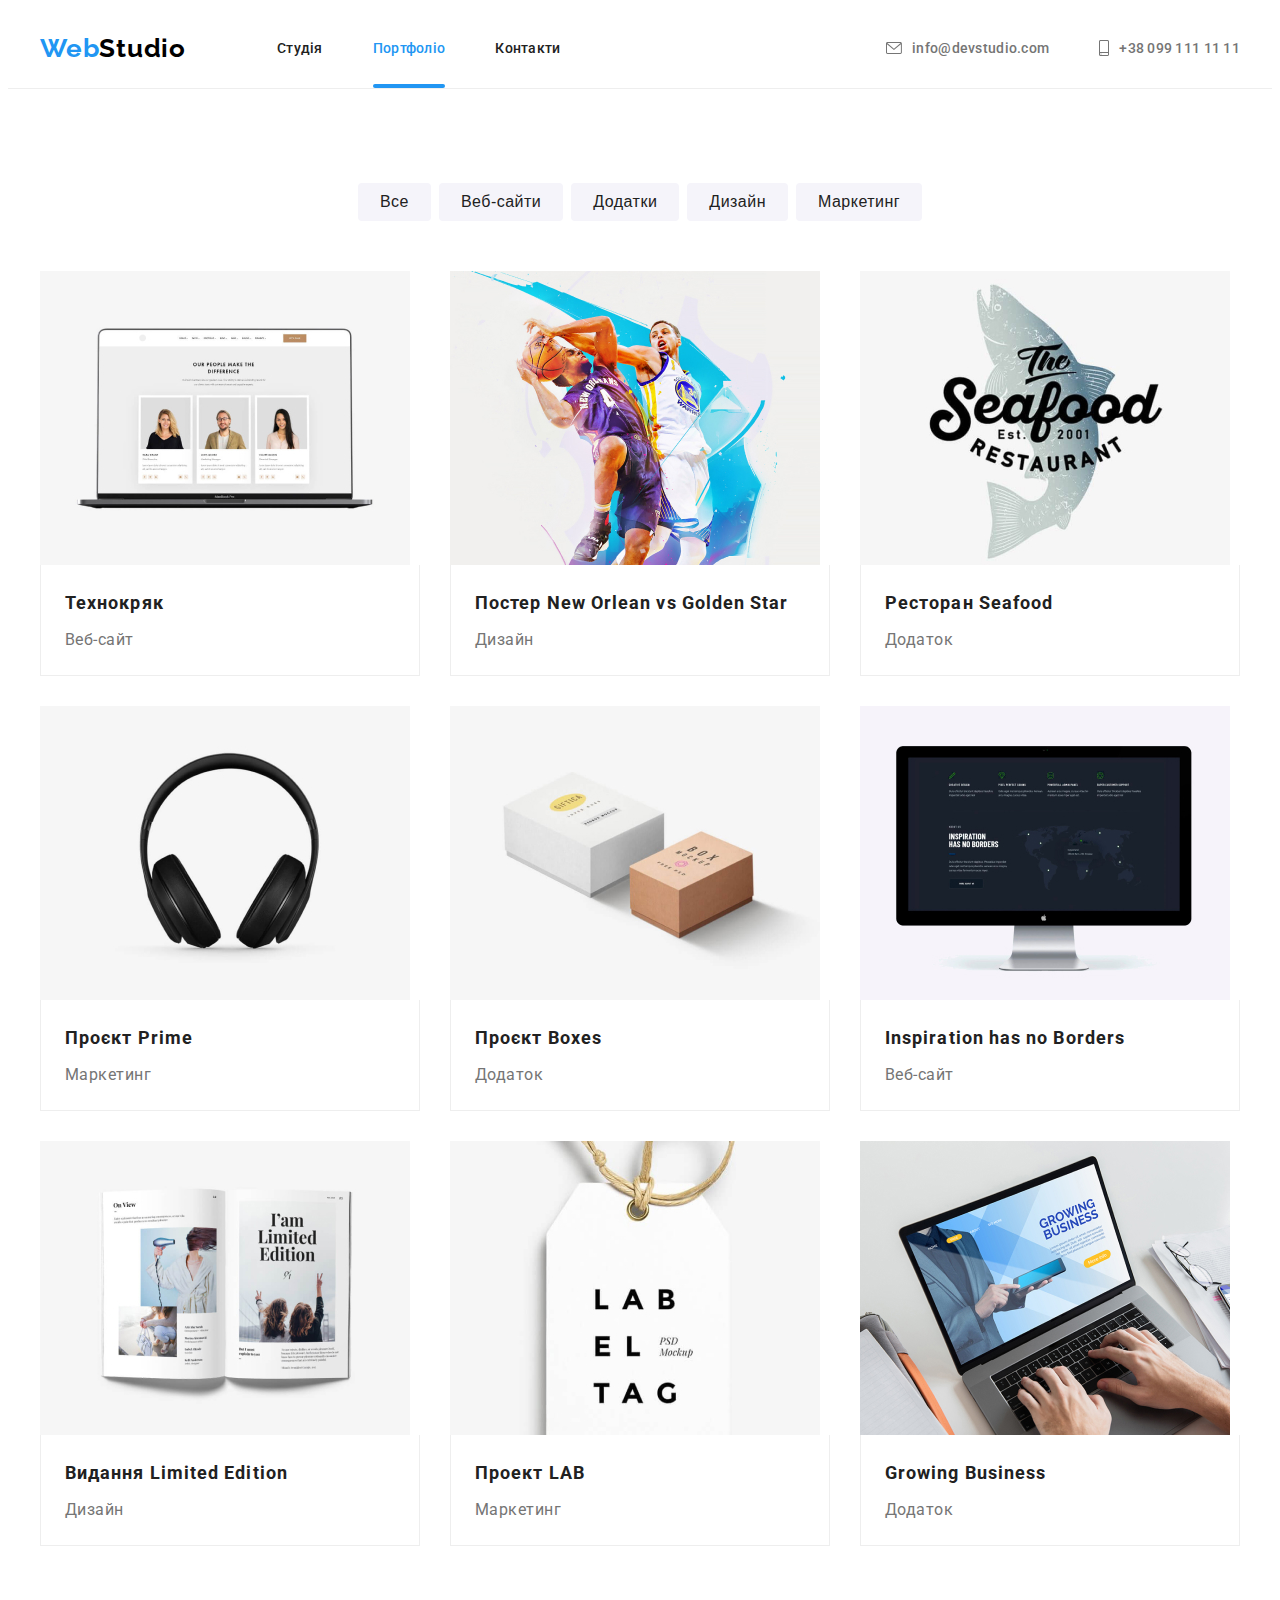
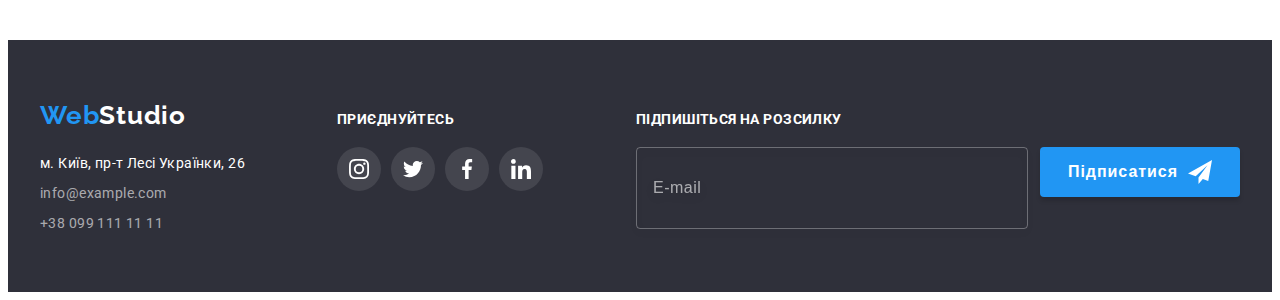
==== portfolio.html @ 1d4ac434 "Initial commit" ====
<!DOCTYPE html>
<html lang="uk">
  <head>
    <meta charset="UTF-8" />
    <meta http-equiv="X-UA-Compatible" content="IE=edge" />
    <meta name="viewport" content="width=device-width, initial-scale=1.0" />
    <link rel="preconnect" href="https://fonts.googleapis.com" />
    <link rel="preconnect" href="https://fonts.gstatic.com" crossorigin />
    <link
      href="https://fonts.googleapis.com/css2?family=Raleway:wght@700&family=Roboto:wght@400;500;700;900&display=swap"
      rel="stylesheet"
    />
    <link
      rel="stylesheet"
      href="https://cdnjs.cloudflare.com/ajax/libs/modern-normalize/1.1.0/modern-normalize.min.css"
      integrity="sha512-wpPYUAdjBVSE4KJnH1VR1HeZfpl1ub8YT/NKx4PuQ5NmX2tKuGu6U/JRp5y+Y8XG2tV+wKQpNHVUX03MfMFn9Q=="
      crossorigin="anonymous"
      referrerpolicy="no-referrer"
    />
    <link rel="stylesheet" href="./css/styles.css" />
    <title>portfolio</title>
  </head>
  <body>
    <!--header-->
    <header class="header">
      <div class="container container-header">
        <nav class="nav">
          <a class="logo" href="./index.html">
            <span class="logo-new">Web</span><span class="logo-end">Studio</span>
          </a>
          <ul class="list list-blok">
            <li class="item-header"><a class="link" href="./index.html">Студія</a></li>
            <li class="item-header item-header-active"
              ><a class="link link-active link-line" href="./portfolio.html">Портфоліо</a></li
            >
            <li class="item-header"><a class="link" href="./contacts.html">Контакти</a></li>
          </ul>
        </nav>

        <ul class="list list-blok">
          <li class="item-header">
            <a class="link link-item" href="mailto:info@devstudio.com">
              <svg class="header-icons" width="16" height="12">
                <use href="./images/icons.svg#envelope"></use>
              </svg>
              info@devstudio.com</a
            >
          </li>
          <li class="item-header">
            <a class="link link-item" href="tel:+380991111111">
              <svg class="header-icons" width="10" height="16">
                <use href="./images/icons.svg#smartphone"></use>
              </svg>
              +38 099 111 11 11</a
            >
          </li>
        </ul>
      </div>
    </header>

    <!-- Main -->
    <main>
      <section class="section">
        <div class="container">
          <h2 class="visually-hidden"></h2>
          <ul class="list list-main-portfolio">
            <li>
              <button class="button-portfolio" type="button">Все</button>
            </li>
            <li>
              <button class="button-portfolio" type="button">Веб-сайти</button>
            </li>
            <li>
              <button class="button-portfolio" type="button">Додатки</button>
            </li>
            <li>
              <button class="button-portfolio" type="button">Дизайн</button>
            </li>
            <li>
              <button class="button-portfolio" type="button">Маркетинг</button>
            </li>
          </ul>
          <ul class="list list-portfolio-grid">
            <li class="list-portfolio-project">
              <a class="link-portfolio-main" href="./index.html">
                <div class="main-link">
                  <div class="tumb-portfolio">
                    <img
                      src="./images/portfolio/portfolio1.jpg"
                      alt="portfolio1"
                      width="370"
                      height="294"
                    />
                    <div class="overlay">
                      <p class="overlay-desc"
                        >Ресурс пропонує комплексні пропозиції з різним рівнем функціоналу та
                        сервісів. Все це дозволить відвідувачу отримати вичерпні відомості про
                        компанію чи приватну особу.</p
                      >
                    </div>
                  </div>
                  <div class="main-portfolio">
                    <h2 class="subject-main-portfolio">Технокряк</h2>
                    <p class="text-main-portfolio">Веб-сайт</p>
                  </div>
                </div>
              </a>
            </li>
            <li class="list-portfolio-project">
              <a class="link-portfolio-main" href="./index.html">
                <div class="main-link">
                  <div class="tumb-portfolio">
                    <img
                      src="./images/portfolio/portfolio2.jpg"
                      alt="portfolio2"
                      width="370"
                      height="294"
                    />
                    <div class="overlay">
                      <p class="overlay-desc"
                        >Ресурс пропонує комплексні пропозиції з різним рівнем функціоналу та
                        сервісів. Все це дозволить відвідувачу отримати вичерпні відомості про
                        компанію чи приватну особу.</p
                      >
                    </div>
                  </div>
                  <div class="main-portfolio">
                    <h2 class="subject-main-portfolio">Постер New Orlean vs Golden Star</h2>
                    <p class="text-main-portfolio">Дизайн</p>
                  </div>
                </div>
              </a>
            </li>
            <li class="list-portfolio-project">
              <a class="link-portfolio-main" href="./index.html">
                <div class="main-link">
                  <div class="tumb-portfolio">
                    <img
                      src="./images/portfolio/portfolio3.jpg"
                      alt="portfolio3"
                      width="370"
                      height="294"
                    />
                    <div class="overlay">
                      <p class="overlay-desc"
                        >Ресурс пропонує комплексні пропозиції з різним рівнем функціоналу та
                        сервісів. Все це дозволить відвідувачу отримати вичерпні відомості про
                        компанію чи приватну особу.</p
                      >
                    </div>
                  </div>
                  <div class="main-portfolio">
                    <h2 class="subject-main-portfolio">Ресторан Seafood</h2>
                    <p class="text-main-portfolio">Додаток</p>
                  </div>
                </div>
              </a>
            </li>
            <li class="list-portfolio-project">
              <a class="link-portfolio-main" href="./index.html">
                <div class="main-link">
                  <div class="tumb-portfolio">
                    <img
                      src="./images/portfolio/portfolio4.jpg"
                      alt="portfolio4"
                      width="370"
                      height="294"
                    />
                    <div class="overlay">
                      <p class="overlay-desc"
                        >Ресурс пропонує комплексні пропозиції з різним рівнем функціоналу та
                        сервісів. Все це дозволить відвідувачу отримати вичерпні відомості про
                        компанію чи приватну особу.</p
                      >
                    </div>
                  </div>
                  <div class="main-portfolio">
                    <h2 class="subject-main-portfolio">Проєкт Prime</h2>
                    <p class="text-main-portfolio">Маркетинг</p>
                  </div>
                </div>
              </a>
            </li>
            <li class="list-portfolio-project">
              <a class="link-portfolio-main" href="./index.html">
                <div class="main-link">
                  <div class="tumb-portfolio">
                    <img
                      src="./images/portfolio/portfolio5.jpg"
                      alt="portfolio5"
                      width="370"
                      height="294"
                    />
                    <div class="overlay">
                      <p class="overlay-desc"
                        >Ресурс пропонує комплексні пропозиції з різним рівнем функціоналу та
                        сервісів. Все це дозволить відвідувачу отримати вичерпні відомості про
                        компанію чи приватну особу.</p
                      >
                    </div>
                  </div>
                  <div class="main-portfolio">
                    <h2 class="subject-main-portfolio">Проєкт Boxes</h2>
                    <p class="text-main-portfolio">Додаток</p>
                  </div>
                </div>
              </a>
            </li>
            <li class="list-portfolio-project">
              <a class="link-portfolio-main" href="./index.html">
                <div class="main-link">
                  <div class="tumb-portfolio">
                    <img
                      src="./images/portfolio/portfolio6.jpg"
                      alt="portfolio6"
                      width="370"
                      height="294"
                    />
                    <div class="overlay">
                      <p class="overlay-desc"
                        >Ресурс пропонує комплексні пропозиції з різним рівнем функціоналу та
                        сервісів. Все це дозволить відвідувачу отримати вичерпні відомості про
                        компанію чи приватну особу.</p
                      >
                    </div>
                  </div>
                  <div class="main-portfolio">
                    <h2 class="subject-main-portfolio">Inspiration has no Borders</h2>
                    <p class="text-main-portfolio">Веб-сайт</p>
                  </div>
                </div>
              </a>
            </li>
            <li class="list-portfolio-project">
              <a class="link-portfolio-main" href="./index.html">
                <div class="main-link">
                  <div class="tumb-portfolio">
                    <img
                      src="./images/portfolio/portfolio7.jpg"
                      alt="portfolio7"
                      width="370"
                      height="294"
                    />
                    <div class="overlay">
                      <p class="overlay-desc"
                        >Ресурс пропонує комплексні пропозиції з різним рівнем функціоналу та
                        сервісів. Все це дозволить відвідувачу отримати вичерпні відомості про
                        компанію чи приватну особу.</p
                      >
                    </div>
                  </div>
                  <div class="main-portfolio">
                    <h2 class="subject-main-portfolio">Видання Limited Edition</h2>
                    <p class="text-main-portfolio">Дизайн</p>
                  </div>
                </div>
              </a>
            </li>
            <li class="list-portfolio-project">
              <a class="link-portfolio-main" href="./index.html">
                <div class="main-link">
                  <div class="tumb-portfolio">
                    <img
                      src="./images/portfolio/portfolio8.jpg"
                      alt="portfolio8"
                      width="370"
                      height="294"
                    />
                    <div class="overlay">
                      <p class="overlay-desc"
                        >Ресурс пропонує комплексні пропозиції з різним рівнем функціоналу та
                        сервісів. Все це дозволить відвідувачу отримати вичерпні відомості про
                        компанію чи приватну особу.</p
                      >
                    </div>
                  </div>
                  <div class="main-portfolio">
                    <h2 class="subject-main-portfolio">Проект LAB</h2>
                    <p class="text-main-portfolio">Маркетинг</p>
                  </div>
                </div>
              </a>
            </li>
            <li class="list-portfolio-project">
              <a class="link-portfolio-main" href="./index.html">
                <div class="main-link">
                  <div class="tumb-portfolio">
                    <img
                      src="./images/portfolio/portfolio9.jpg"
                      alt="portfolio9"
                      width="370"
                      height="294"
                    />
                    <div class="overlay">
                      <p class="overlay-desc"
                        >Ресурс пропонує комплексні пропозиції з різним рівнем функціоналу та
                        сервісів. Все це дозволить відвідувачу отримати вичерпні відомості про
                        компанію чи приватну особу.</p
                      >
                    </div>
                  </div>
                  <div class="main-portfolio">
                    <h2 class="subject-main-portfolio">Growing Business</h2>
                    <p class="text-main-portfolio">Додаток</p>
                  </div>
                </div>
              </a>
            </li>
          </ul>
        </div>
      </section>
    </main>

    <!--footer-->
    <footer class="footer">
      <div class="container container-footer">
        <div class="left-part">
          <a class="logo" href="./index.html">
            <span class="logo-new">Web</span><span class="logo-another">Studio</span>
          </a>
          <address class="contact-adress">
            <ul class="list-footer">
              <li class="item-footer">
                <a
                  class="link-second"
                  href="https://goo.gl/maps/65kU6WbYf1NxnVQ36"
                  target="_blank"
                  rel="no opener no referrer"
                >
                  м. Київ, пр-т Лесі Українки, 26
                </a>
              </li>
              <li class="item-footer">
                <a class="link-third" href="mailto:info@example.com">info@example.com</a>
              </li>
              <li class="item-footer">
                <a class="link-third" href="tel:+380991111111">+38 099 111 11 11</a>
              </li>
            </ul>
          </address>
        </div>
        <div class="footer-social">
          <h3 class="subtitle-footer-social">Приєднуйтесь</h3>
          <ul class="list list-social">
            <li class="item-social">
              <a
                class="link link-social link-social-footer"
                href="https://www.instagram.com/"
                target="_blank"
                rel="noopener noreferrer"
                aria-label="instagram"
              >
                <svg class="social-icon" width="20" height="20">
                  <use href="./images/icons.svg#instagram"></use>
                </svg>
              </a>
            </li>
            <li class="item-social">
              <a
                class="link link-social link-social-footer"
                href="https://twitter.com/"
                target="_blank"
                rel="noopener noreferrer"
                aria-label="twitter"
              >
                <svg class="social-icon" width="20" height="20">
                  <use href="./images/icons.svg#twitter"></use>
                </svg>
              </a>
            </li>
            <li class="item-social">
              <a
                class="link link-social link-social-footer"
                href="https://www.facebook.com/"
                target="_blank"
                rel="noopener noreferrer"
                aria-label="facebook"
              >
                <svg class="social-icon" width="20" height="20">
                  <use href="./images/icons.svg#facebook"></use>
                </svg>
              </a>
            </li>
            <li class="item-social">
              <a
                class="link link-social link-social-footer"
                href="https://www.linkedin.com/"
                target="_blank"
                rel="noopener noreferrer"
                aria-label="linkedin"
              >
                <svg class="social-icon" width="20" height="20">
                  <use href="./images/icons.svg#linkedin"></use>
                </svg>
              </a>
            </li>
          </ul>
        </div>
        <form class="register-email" name="register-email">
          <strong class="subtitle-footer-social">Підпишіться на розсилку</strong>
          <div class="footer-email-label">
            <label class="footer-label-email">
              <input class="footer-input-email" type="email" name="email" placeholder="E-mail" />
            </label>
            <button class="button-universal button-footer" type="submit">
              Підписатися
              <svg class="social-icon send-icon" width="24" height="24">
                <use href="./images/icons.svg#send"></use>
              </svg>
            </button>
          </div>
        </form>
      </div>
    </footer>
  </body>
</html>
---- css/styles.css ----
:root {
/* Fonts */  

/* Text collors */
--basic-text-color: #757575;
--title-text-color: #212121;
--secondary-text-color: #FFFFFF;
--accent-text-color: #2196F3;

/* Background collors */
--main-background-color: #FFFFFF;
--banner-background-color: #2F303A;
--banner-background-color-80: #2F303ACC;
--team-background-color: #F5F4FA;
--accent-background-color: #2196F3;
--accent-background-color-90: #2196F3E5;
--list-project-color: #EEEEEE;

/* Other */
--social-icon: #AFB1B8;
--transition-duration: 1250ms;
--transition-timing-function: cubic-bezier(0.4, 0, 0.2, 1);
--modal-label-border-20: #21212133;
}

body {
    font-family: 'Roboto', sans-serif;
    background-color: var(--main-background-color);
    color: var(--basic-text-color);
}

/* reset */

.link,
.logo, 
.link-second,
.link-third {
    text-decoration: none;   
}

.list {
    list-style: none;   
    display: block;
}

img {
    display: block;
    max-width: 100%;
    height: auto;
}

h1, h2, h3, p {
    margin: 0;
}

ul {
    margin: 0;
    padding: 0;
    list-style: none;
}

.visually-hidden {
    position: absolute;
    width: 1px;
    height: 1px;
    margin: -1px;
    border: 0;
    padding: 0;
    white-space: nowrap;
    clip-path: inset(100%);
    clip: rect(0 0 0 0);
    overflow: hidden;
}

/**
  |============================
  | index.html
  |============================
*/

/*header*/

.header {    
    height: 80px;
    display: flex;    
    border-bottom: 1px solid var(--list-project-color);
}

.container {   
    margin-left: auto;
    margin-right: auto;    
    padding-right: 15px;   
    padding-left: 15px;
    width: 1200px;
}

.container-header {
    display: flex;   
}

.nav {
    display: flex;
    margin-right: auto;
    align-items: center;
}

.logo {    
    font-family: 'Raleway', sans-serif;    
    font-weight: 700;
    font-size: 26px;
    line-height: calc(31 / 26);
    letter-spacing: 0.03em;
}

.logo-new {    
    color: var(--accent-text-color);
}

.logo-end {    
    color: #000000;
}

.list-blok {  
    margin-left: 91px;  
    padding-left: 0px;
    display: flex;
    gap: 50px;
    align-items: center;
}

.item-header {    
    font-weight: 500;
    font-size: 14px;
    line-height: calc(16 / 14);
    letter-spacing: 0.02em;    
}

.mail {
    width: 16px;
    height: 12px;
    margin-right: 10px;
}

.tel {
    width: 16px;
    height: 16px;
    margin-right: 10px;
}

.link {        
    color: var(--title-text-color);
    transition-property: color;
    transition-duration: var(--transition-duration);    
    transition-timing-function: var(--transition-timing-function);
}

.link:hover,
.link:focus {
    color: var(--accent-text-color);    
}

.link-active {
    color: var(--accent-text-color);    
}

.item-header-active {
    position: relative;
}

.link-line::after {
    content: "";   
    display: flex;      
    position: absolute;    
    width: 100%;    
    height: 4px;
    border-radius: 2px;
    margin-top: 28px;     
    background-color: var(--accent-background-color);
}

.link-item {  
    display: flex;   
    align-items: center;     
    color: var(--basic-text-color);
}

.header-icons {
    fill: currentColor;
    margin-right: 10px;
}

/*Banner*/

.section {
    padding: 94px 0;
}

.section-banner {   
    padding: 200px 0;    
    max-width: 1600px;   
    margin-left: auto;
    margin-right: auto;
    background-color: var(--banner-background-color); 
    background-image: linear-gradient(rgba(47, 48, 58, 0.4), rgba(47, 48, 58, 0.4)), url(../images/background/banner_background.jpg); 
    background-position: center; 
    background-repeat: no-repeat;
    background-size: cover;    
}

.subject-banner {          
    font-weight: 900;
    font-size: 44px;
    line-height: calc(60 / 44);
    text-align: center;
    letter-spacing: 0.06em;
    text-transform: uppercase;   
    color: var(--secondary-text-color);
    margin-bottom: 30px;
}

.button-universal {
    display: flex;
    margin-left: auto;
    margin-right: auto;   
    height: 50px;
    justify-content: center;
    font-weight: 700;
    font-size: 16px;
    line-height: calc(30 / 16);
    border-radius: 4px;
    border: none;
    align-items: center;
    text-align: center;
    letter-spacing: 0.06em;
    cursor: pointer;
    box-shadow: 0px 4px 4px 0px rgba(0, 0, 0, 0.15);
    color: var(--secondary-text-color);
    background-color: var(--accent-background-color);
}

.button-banner {       
    width: 216px;   
}

/* main content */

.main-icons {
    display: flex;
    justify-content: center;
    align-items: center;
    width: 270px;
    height: 120px;
    border-radius: 4px;
    background-color: var(--team-background-color);
    margin-bottom: 30px;
}

.list-main {    
    display: flex;
    padding-left: 0px;
    gap: 30px;       
}

.item-main {
    width: 270px;   
}

.heading-main {   
    margin-bottom: 10px;
    font-weight: 700;
    font-size: 14px;
    line-height: calc(16 / 14);
    letter-spacing: 0.03em;
    text-transform: uppercase;
    color: var(--title-text-color);
}

.text-main {      
    font-size: 14px;
    line-height: calc(24 / 14);
    letter-spacing: 0.03em;    
}

/* work, team  */

.section-work {
    padding-top: 0;
}

.subject-section {    
    margin-bottom: 50px;
    font-weight: 700;
    font-size: 36px;
    line-height: calc(42 / 36);
    text-align: center;
    letter-spacing: 0.03em;
    color: var(--title-text-color);
}

.list-work {    
    display: flex;
    padding-left: 0px;
    margin: 0;
    gap: 30px;
}

.item-work {
   position: relative; 
}

.aside-work {
    position: absolute;    
    left: 0;
    bottom: 0;
    display: flex;
    justify-content: center;
    align-items: center;    
    background-color: var(--banner-background-color-80);
    width: 370px;
    height: 70px;
}

.headline-work {
    font-weight: 700;
    font-size: 14px;
    line-height: calc(16 / 14);
    text-align: center;
    letter-spacing: 0.03em;
    text-transform: uppercase;
    color: var(--secondary-text-color);    
}

/* team */

.section-team {  
    background-color: var(--team-background-color);          
}

.list-team {    
    padding-left: 0px;
    margin: 0;
    display: flex;
    gap: 30px;    
}

.item-team {
    box-shadow: 0px 1px 3px rgba(0, 0, 0, 0.12), 
    0px 1px 1px rgba(0, 0, 0, 0.14), 
    0px 2px 1px rgba(0, 0, 0, 0.2);
    border-radius: 0px 0px 4px 4px;
}

.subtitle-team {
    font-weight: 500;
    font-size: 16px;
    line-height: calc(19 / 16);
    text-align: center;
    letter-spacing: 0.03em;  
    margin-bottom: 10px;
    color: var(--title-text-color);
}

.text-team {   
    margin-bottom: 16px;   
    font-size: 16px;
    line-height: calc(19 / 16);
    text-align: center;
    letter-spacing: 0.03em;
}

.desc-team {
    padding: 30px 0; 
    background-color: var(--main-background-color);   
}

/* social */

.list-social {
    display: flex; 
    justify-content: center;
    gap: 10px;
}

.link-social {
    display: flex;
    align-items: center;
    justify-content: center;
    padding: 0;
    width: 44px;
    height: 44px;
    color: var(--social-icon);
    background-color: var(--main-background-color); 
    border-radius: 50%;
    transition-property: color, background-color;
    transition-duration: var(--transition-duration);
    transition-timing-function: var(--transition-timing-function);
}

.social-icon {
    fill: currentColor;
}
.link-social:hover,
.link-social:focus {
    color: var(--secondary-text-color);
    background-color: var(--accent-background-color);
}

/* client */

.list-client {
    display: flex;
    gap: 30px;
}

.item-client {
    width: 170px;
    height: 92px;
}
.link-client {
    display: flex;
    justify-content: center;
    align-items: center;
    width: 100%;
    height: 100%;    
    border: 1px solid var(--social-icon);
    border-radius: 4px;
    fill: var(--social-icon);
    transition-property: fill, border;
    transition-duration: var(--transition-duration);
    transition-timing-function: var(--transition-timing-function);
}
.link-client:hover,
.link-client:focus {
    fill: var(--accent-text-color);
    border: 1px solid var(--accent-text-color);
}

/* footer */

.footer {   
    padding: 60px 0;    
    background-color: var(--banner-background-color);
}

.left-part {
    flex-grow: 1;
    margin-right: 70px;
}

.container-footer {
    display: flex;
    align-items: baseline;
}

.logo-another {
    color: var(--secondary-text-color);
}

.contact-adress {
    margin-top: 20px;
}

.link-second,
.link-third {
    color: var(--secondary-text-color);    
    font-size: 14px;
    line-height: calc(24 / 14);
    letter-spacing: 0.03em;
}

.link-third {    
    color: rgba(255, 255, 255, 0.6);    
}

.list-footer {        
    display: flex;
    gap: 9px;
    flex-direction: column;
    font-style: normal;
    list-style: none;
}

.item-footer {
    height: 21px;   
}

.footer-social {      
    margin-right: 93px;    
}

.subtitle-footer-social {
    display: block;
    margin-bottom: 20px;
    font-weight: 700;
    font-size: 14px;
    line-height: calc(16 / 14);
    letter-spacing: 0.03em;
    text-transform: uppercase;
    color: var(--secondary-text-color);
}

.link-social-footer {
    color: var(--secondary-text-color);    
    background-color: #FFFFFF1A;
}

.footer-email-label {
    display: flex;
}

.footer-label-email {
    margin-right: 12px;
}

.footer-input-email {
    width: 358px;
    height: 50px;
    border: 1px solid #FFFFFF4D;    
    filter: drop-shadow(0px 4px 4px rgba(0, 0, 0, 0.15));
    border-radius: 4px;
    background-color: transparent;
    padding: 15px 16px;
}

.footer-input-email::placeholder {
    font-size: 16px;
    line-height: calc(20 / 16);
    letter-spacing: 0.03em;
    color: #FFFFFF99;
}

.footer-input-email:focus {
    color: var(--secondary-text-color);
}

.button-footer {
    width: 200px;
}

/* modal window */

.backdrop {        
    position: fixed;
    top: 0;
    left: 0;   
    width: 100%;
    height: 100%;  
    transition-property: opacity, visibility; 
    background-color: #00000033;
    transition-duration: var(--transition-duration);
    transition-timing-function: var(--transition-timing-function);
}

.backdrop.is-hidden {
    opacity: 0;
    pointer-events: none;
    visibility: hidden;    
}

.modal {    
    position: absolute;     
    top: 50%;
    left: 50%;   
    transform: translate(-50%, -50%);  
    width: 528px;
    height: 581px;
    border-radius: 4px;
    box-shadow: 0px 1px 3px rgba(0, 0, 0, 0.12), 0px 1px 1px rgba(0, 0, 0, 0.14), 0px 2px 1px rgba(0, 0, 0, 0.2);   
    background-color: var(--main-background-color);
}

.modal-button {
    position: absolute;
    top: 8px;
    right: 8px;    
    width: 30px;
    height: 30px;
    display: flex;
    align-items: center;
    justify-content: center;
    border-radius: 50%;    
    color: #000000;
    border: 1px solid rgba(0, 0, 0, 0.1);
    background-color: transparent;
    cursor: pointer;
}

.modal-button:hover,
.modal-button:focus {
    color: var(--accent-text-color);

    transition-property: color;
    transition-duration: var(--transition-duration);
    transition-timing-function: var(--transition-timing-function);
}

.register-form {
    padding: 40px;
}

.register-form-title {
    display: block;   
    font-weight: 700;
    font-size: 20px;
    line-height: calc(23 / 20);
    text-align: center;
    letter-spacing: 0.03em;
    color: var(--title-text-color);
    margin-bottom: 12px;
}

.register-form-group {
    margin-bottom: 20px;
}

.label-form-group {
    display: block;   
    margin-bottom: 10px;
    position: relative;
}

.label-form-marggin {
    margin: 0;
}

.label-form-title {
    display: block;
    margin-bottom: 4px;
    font-size: 12px;
    line-height: calc(14 / 12);
    letter-spacing: 0.01em;
}

.input-form-group {  
    width: 100%;  
    height: 40px;   
    padding: 12px 42px;     
    border: 1px solid var(--modal-label-border-20);
    border-radius: 4px;
    outline: transparent; 
     

    transition-property: border;
    transition-duration: var(--transition-duration);
    transition-timing-function: var(--transition-timing-function);
}

.register-form-icon {
    position: absolute;    
    top: 70%;
    left: 15px;
    transform: translateY(-70%);
    
    transition-property: fill;
    transition-duration: var(--transition-duration);
    transition-timing-function: var(--transition-timing-function);
    
}

.input-form-group:focus {
    border: 1px solid var(--accent-text-color);
}

.input-form-group:focus + .register-form-icon {
    fill: var(--accent-text-color);
}

.textarea-form-title {
    display: block;
    resize: none;
    width: 100%;
    height: 120px;
    padding: 12px 16px;
    font-size: 12px;
    line-height: 14px;
    letter-spacing: 0.01em;
    outline: transparent;
    border: 1px solid var(--modal-label-border-20);
    border-radius: 4px;
    
    transition-property: border;
    transition-duration: var(--transition-duration);
    transition-timing-function: var(--transition-timing-function);
}

.textarea-form-title::placeholder {
    color: #75757580;
}

.textarea-form-title:focus {
    border: 1px solid var(--accent-text-color);
}

.label-form-register {
    display: flex;
    align-items: center;
    justify-content: center;   
    margin-bottom: 30px;
    gap: 7px;
}

.lead-form-title {

    font-size: 14px;
    line-height: 24px;
    letter-spacing: 0.03em;
    user-select: none;
}

.link-form-doc {
    text-decoration-line: underline;    
    color: var(--accent-text-color);
}

.icon-checked {
    opacity: 1;    
    transform: opacity var(--transition-duration);
}

.register-form-checkbox:checked + 
.register-form-icons .icon-checked {
    opacity: 0;
}

.icon-unchecked {
    opacity: 0;
    transition-duration: var(--transition-duration);
}

.register-form-checkbox:checked +
.register-form-icons .icon-unchecked {
    opacity: 1;
}

.button-modal {    
    width: 200px;    
}

.send-icon {
    margin-left: 10px;
}

/**
  |============================
  | portfolio.html
  |============================
*/

/* Main */

.list-main-portfolio {
    display: flex;            
    justify-content: center;
    gap: 8px;
    margin-bottom: 50px;
}

.list-portfolio-grid {      
    display: flex;
    flex-wrap: wrap;
    margin-top: -30px;
    margin-left: -30px;    
}

.list-portfolio-project {        
    flex-basis: calc(100% / 3 - 30px);
    margin-top: 30px;
    margin-left: 30px;     
}

.button-portfolio {
    border-radius: 4px;
    border: 0px;
    padding: 6px 22px;
    font-weight: 500;
    font-size: 16px;
    line-height: calc(26 / 16);
    text-align: center;
    letter-spacing: 0.03em;
    background-color: var(--team-background-color);
    color: var(--title-text-color);
    transition-property: color, background-color, box-shadow;
    transition-duration: var(--transition-duration);
    transition-timing-function: var(--transition-timing-function);
}

.button-portfolio:hover,
.button-portfolio:focus {
    color: var(--secondary-text-color);
    background-color: var(--accent-background-color);
    box-shadow: 0px 3px 1px rgba(0, 0, 0, 0.1), 0px 1px 2px rgba(0, 0, 0, 0.08), 0px 2px 2px rgba(0, 0, 0, 0.12);
    cursor: pointer;
}

.link-portfolio-main {
    text-decoration: none;    
}

.main-link {
    transition-property: box-shadow;
    transition-duration: var(--transition-duration);
    transition-timing-function: var(--transition-timing-function);
}

.link-portfolio-main:hover .main-link,
.link-portfolio-main:focus .main-link {
    box-shadow: 0px 1px 1px rgba(0, 0, 0, 0.12), 0px 4px 4px rgba(0, 0, 0, 0.06), 1px 4px 6px rgba(0, 0, 0, 0.16);
} 

.main-portfolio {
    padding: 20px 24px;    
    border-bottom: 1px solid var(--list-project-color);
    border-right: 1px solid var(--list-project-color);
    border-left: 1px solid var(--list-project-color);
}

.subject-main-portfolio {  
    margin-bottom: 4px;
    font-weight: 700;
    font-size: 18px;
    line-height: calc(36 / 18);
    letter-spacing: 0.06em;
    color: var(--title-text-color);
}

.text-main-portfolio {    
    font-size: 16px;
    line-height: calc(30 / 16);
    letter-spacing: 0.03em; 
    color: var(--basic-text-color);   
}

/* overlay */

.tumb-portfolio {
    position: relative;
    overflow: hidden;
}

.overlay {
    position: absolute;
    top: 0;
    left: 0;
    transform: translateY(100%);
    width: 100%;
    height: 100%;
    display: flex;
    align-items: center;
    justify-content: center;
    padding: 63px 24px;
    background-color: var(--accent-background-color-90);   
    transition-duration: var(--transition-duration);
    transition-timing-function: var(--transition-timing-function);   
}

.overlay-desc {
    font-size: 18px;
    line-height: calc(36 / 18);
    letter-spacing: 0.03em;
    color: var(--secondary-text-color);
}

.link-portfolio-main:hover .overlay,
.link-portfolio-main:focus .overlay {
    transform: translateY(0);
}
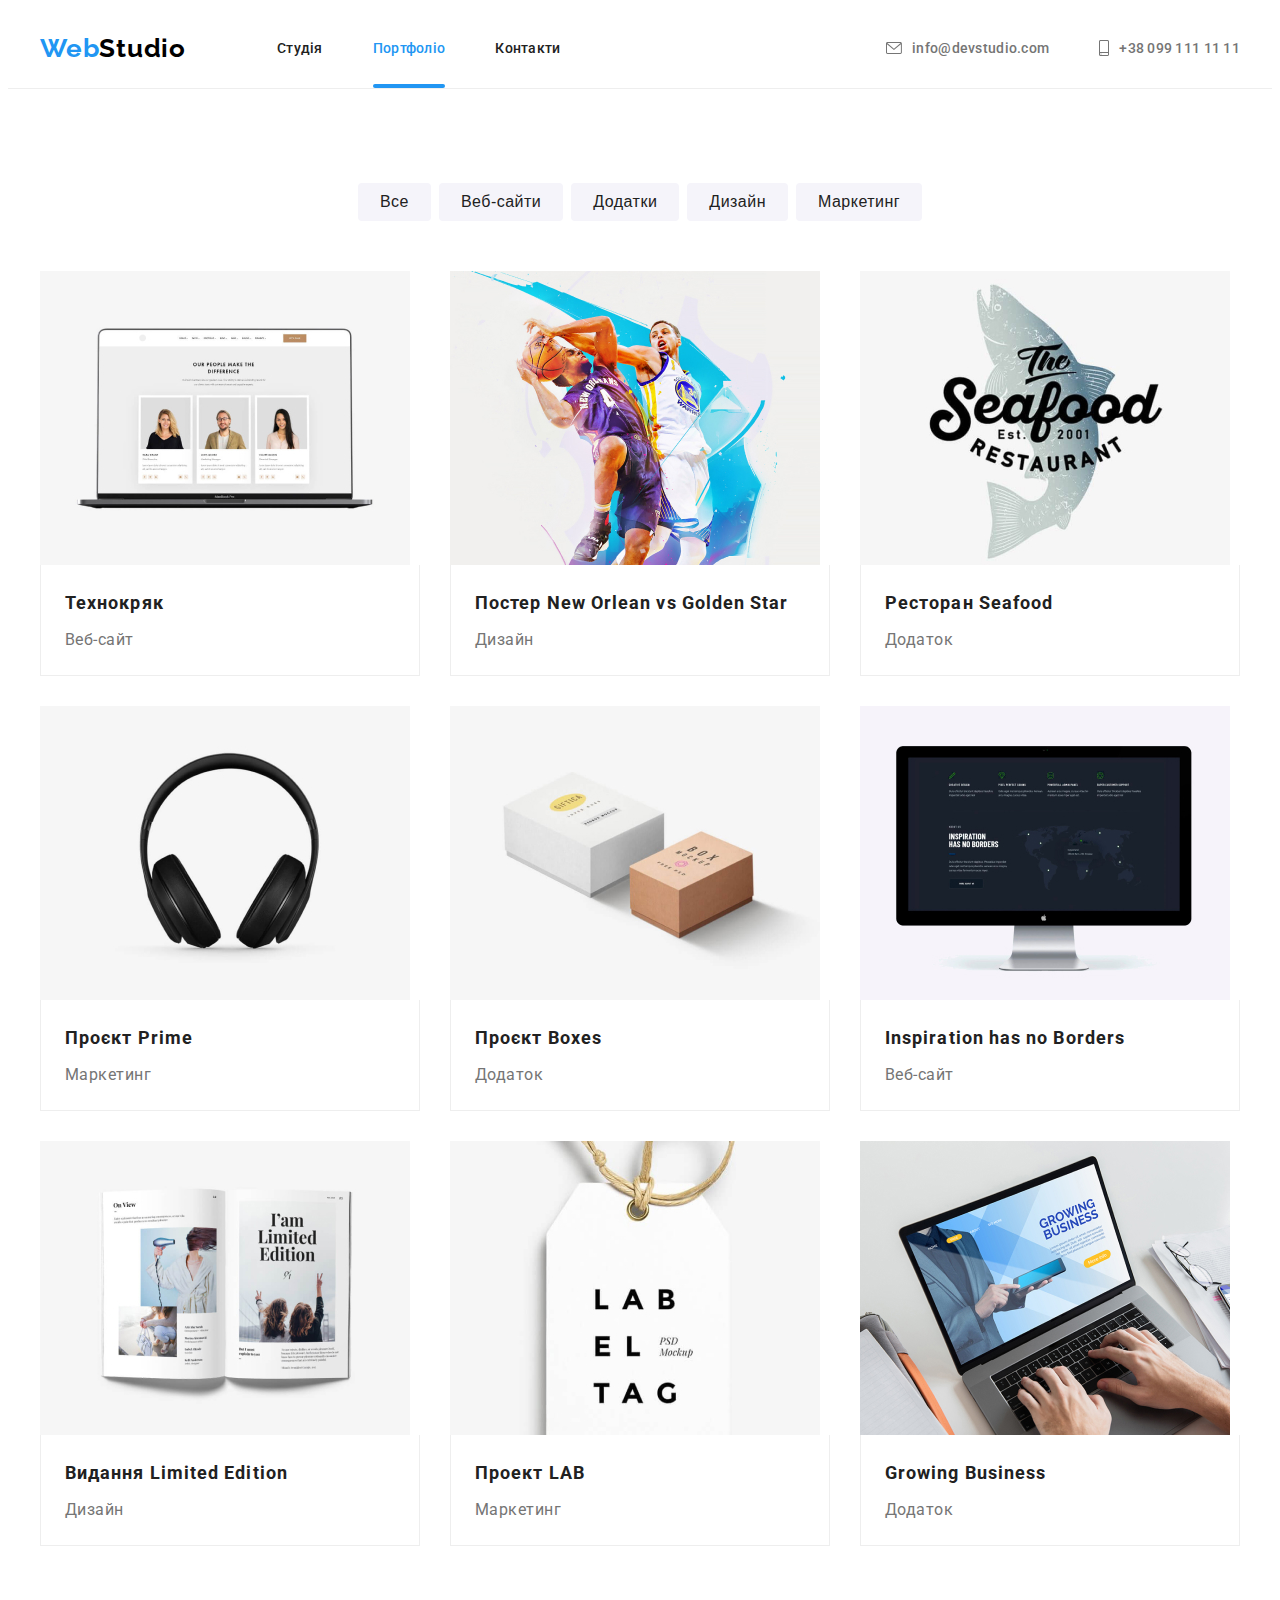
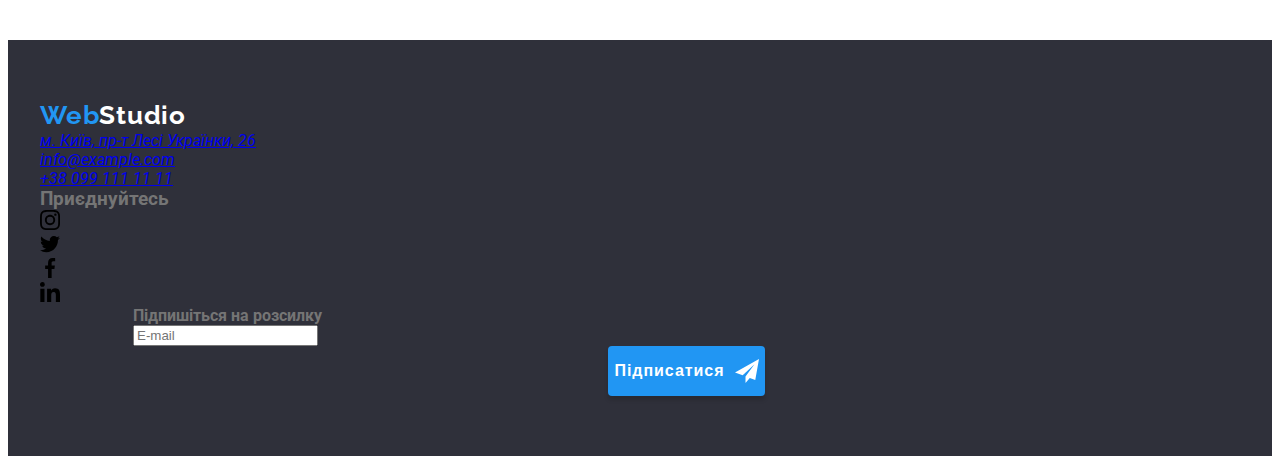
==== commit 0c13a291: "second commit" ====
--- a/portfolio.html
+++ b/portfolio.html
@@ -23,32 +23,30 @@
   <body>
     <!--header-->
     <header class="header">
-      <div class="container container-header">
+      <div class="container__header container">
         <nav class="nav">
-          <a class="logo" href="./index.html">
-            <span class="logo-new">Web</span><span class="logo-end">Studio</span>
+          <a class="logo" href="./index.html">Web</span><span class="logo__black">Studio</span>            
           </a>
-          <ul class="list list-blok">
-            <li class="item-header"><a class="link" href="./index.html">Студія</a></li>
-            <li class="item-header item-header-active"
-              ><a class="link link-active link-line" href="./portfolio.html">Портфоліо</a></li
+          <ul class="nav__list">
+            <li class="nav__item"
+              ><a class="nav__link" href="./index.html">Студія</a></li
             >
-            <li class="item-header"><a class="link" href="./contacts.html">Контакти</a></li>
+            <li class="nav__item"><a class="nav__link nav__link--active" href="./portfolio.html">Портфоліо</a></li>
+            <li class="nav__item"><a class="nav__link" href="./contacts.html">Контакти</a></li>
           </ul>
         </nav>
-
-        <ul class="list list-blok">
-          <li class="item-header">
-            <a class="link link-item" href="mailto:info@devstudio.com">
-              <svg class="header-icons" width="16" height="12">
+        <ul class="contacts">
+          <li class="contacts__item">
+            <a class="contacts__link" href="mailto:info@devstudio.com">
+              <svg class="contacts-icons" width="16" height="12">
                 <use href="./images/icons.svg#envelope"></use>
               </svg>
               info@devstudio.com</a
             >
           </li>
-          <li class="item-header">
-            <a class="link link-item" href="tel:+380991111111">
-              <svg class="header-icons" width="10" height="16">
+          <li class="contacts__item">
+            <a class="contacts__link" href="tel:+380991111111">
+              <svg class="contacts-icons" width="10" height="16">
                 <use href="./images/icons.svg#smartphone"></use>
               </svg>
               +38 099 111 11 11</a
@@ -315,8 +313,7 @@
     <footer class="footer">
       <div class="container container-footer">
         <div class="left-part">
-          <a class="logo" href="./index.html">
-            <span class="logo-new">Web</span><span class="logo-another">Studio</span>
+          <a class="logo" href="./index.html">Web</span><span class="logo__white">Studio</span>            
           </a>
           <address class="contact-adress">
             <ul class="list-footer">
@@ -402,7 +399,7 @@
             <label class="footer-label-email">
               <input class="footer-input-email" type="email" name="email" placeholder="E-mail" />
             </label>
-            <button class="button-universal button-footer" type="submit">
+            <button class="button button-footer" type="submit">
               Підписатися
               <svg class="social-icon send-icon" width="24" height="24">
                 <use href="./images/icons.svg#send"></use>
--- a/css/styles.css
+++ b/css/styles.css
@@ -32,9 +32,11 @@
 /* reset */
 
 .link,
+.nav__link,
+.contacts__link,
 .logo, 
-.link-second,
-.link-third {
+.adress__link-light,
+.adress__link-dark {
     text-decoration: none;   
 }
 
@@ -58,6 +60,8 @@
     padding: 0;
     list-style: none;
 }
+
+/* visually-hidden */
 
 .visually-hidden {
     position: absolute;
@@ -78,13 +82,15 @@
   |============================
 */
 
-/*header*/
+/* header */
 
 .header {    
     height: 80px;
     display: flex;    
     border-bottom: 1px solid var(--list-project-color);
 }
+
+/* container */
 
 .container {   
     margin-left: auto;
@@ -94,15 +100,40 @@
     width: 1200px;
 }
 
-.container-header {
+.container__header {
     display: flex;   
 }
 
-.nav {
-    display: flex;
-    margin-right: auto;
-    align-items: center;
-}
+.container__footer {
+    display: flex;
+    align-items: baseline;
+}
+
+/* section */
+
+.section {
+    padding: 94px 0;
+}
+
+.section--no-padding-top {
+    padding-top: 0;
+}
+
+.section__title {
+    margin-bottom: 50px;
+    font-weight: 700;
+    font-size: 36px;
+    line-height: calc(42 / 36);
+    text-align: center;
+    letter-spacing: 0.03em;
+    color: var(--title-text-color);
+}
+
+.section--ather-background {
+    background-color: var(--team-background-color);
+}
+
+/* logo */
 
 .logo {    
     font-family: 'Raleway', sans-serif;    
@@ -110,17 +141,26 @@
     font-size: 26px;
     line-height: calc(31 / 26);
     letter-spacing: 0.03em;
-}
-
-.logo-new {    
     color: var(--accent-text-color);
 }
 
-.logo-end {    
+.logo__black {    
     color: #000000;
 }
 
-.list-blok {  
+.logo__white {
+    color: var(--secondary-text-color);
+}
+
+/* navigation */
+
+.nav {
+    display: flex;
+    margin-right: auto;
+    align-items: center;
+}
+
+.nav__list {  
     margin-left: 91px;  
     padding-left: 0px;
     display: flex;
@@ -128,72 +168,76 @@
     align-items: center;
 }
 
-.item-header {    
+.nav__item {    
     font-weight: 500;
     font-size: 14px;
     line-height: calc(16 / 14);
-    letter-spacing: 0.02em;    
-}
-
-.mail {
-    width: 16px;
-    height: 12px;
-    margin-right: 10px;
-}
-
-.tel {
-    width: 16px;
-    height: 16px;
-    margin-right: 10px;
-}
-
-.link {        
+    letter-spacing: 0.02em; 
+    position: relative;
+}
+
+.nav__link {
     color: var(--title-text-color);
     transition-property: color;
-    transition-duration: var(--transition-duration);    
-    transition-timing-function: var(--transition-timing-function);
-}
-
-.link:hover,
-.link:focus {
-    color: var(--accent-text-color);    
-}
-
-.link-active {
-    color: var(--accent-text-color);    
-}
-
-.item-header-active {
-    position: relative;
-}
-
-.link-line::after {
-    content: "";   
-    display: flex;      
-    position: absolute;    
-    width: 100%;    
+    transition-duration: var(--transition-duration);
+    transition-timing-function: var(--transition-timing-function);
+}
+
+.nav__link:hover,
+.nav__link:focus {
+    color: var(--accent-text-color);
+}
+
+.nav__link--active {
+    color: var(--accent-text-color);
+}
+
+.nav__link--active::after {
+    content: "";
+    display: flex;
+    position: absolute;
+    width: 100%;
     height: 4px;
     border-radius: 2px;
-    margin-top: 28px;     
+    margin-top: 28px;
     background-color: var(--accent-background-color);
 }
 
-.link-item {  
-    display: flex;   
-    align-items: center;     
+/* contacts */
+
+.contacts {
+    display: flex;
+    gap: 50px;
+    align-items: center;
+}
+
+.contacts__item {
+    font-weight: 500;
+    font-size: 14px;
+    line-height: calc(16 / 14);
+    letter-spacing: 0.02em;
+}
+
+.contacts__link {
+    display: flex;
+    align-items: center;
     color: var(--basic-text-color);
-}
-
-.header-icons {
+    transition-property: color;
+    transition-duration: var(--transition-duration);
+    transition-timing-function: var(--transition-timing-function);
+}
+
+.contacts__link:hover,
+.contacts__link:focus {
+    color: var(--accent-text-color);
+}
+
+.contacts-icons {
     fill: currentColor;
     margin-right: 10px;
 }
 
 /*Banner*/
-
-.section {
-    padding: 94px 0;
-}
 
 .section-banner {   
     padding: 200px 0;    
@@ -207,7 +251,7 @@
     background-size: cover;    
 }
 
-.subject-banner {          
+.section-banner__subject {          
     font-weight: 900;
     font-size: 44px;
     line-height: calc(60 / 44);
@@ -218,7 +262,9 @@
     margin-bottom: 30px;
 }
 
-.button-universal {
+/* button */
+
+.button {
     display: flex;
     margin-left: auto;
     margin-right: auto;   
@@ -238,13 +284,31 @@
     background-color: var(--accent-background-color);
 }
 
-.button-banner {       
+.button--width-banner {       
     width: 216px;   
 }
 
-/* main content */
-
-.main-icons {
+.button--width-footer {
+    width: 200px;
+}
+
+.button--margin-footer-icon {
+    margin-left: 10px;
+}
+
+/* benefits */
+
+.benefits {    
+    display: flex;
+    padding-left: 0px;
+    gap: 30px;       
+}
+
+.benefits__item {
+    width: 270px;   
+}
+
+.benefits__box {
     display: flex;
     justify-content: center;
     align-items: center;
@@ -255,17 +319,7 @@
     margin-bottom: 30px;
 }
 
-.list-main {    
-    display: flex;
-    padding-left: 0px;
-    gap: 30px;       
-}
-
-.item-main {
-    width: 270px;   
-}
-
-.heading-main {   
+.benefits__title {   
     margin-bottom: 10px;
     font-weight: 700;
     font-size: 14px;
@@ -275,40 +329,26 @@
     color: var(--title-text-color);
 }
 
-.text-main {      
+.benefits__text {      
     font-size: 14px;
     line-height: calc(24 / 14);
     letter-spacing: 0.03em;    
 }
 
-/* work, team  */
-
-.section-work {
-    padding-top: 0;
-}
-
-.subject-section {    
-    margin-bottom: 50px;
-    font-weight: 700;
-    font-size: 36px;
-    line-height: calc(42 / 36);
-    text-align: center;
-    letter-spacing: 0.03em;
-    color: var(--title-text-color);
-}
-
-.list-work {    
+/* work */
+
+.work {    
     display: flex;
     padding-left: 0px;
     margin: 0;
     gap: 30px;
 }
 
-.item-work {
+.work__item {
    position: relative; 
 }
 
-.aside-work {
+.work__box {
     position: absolute;    
     left: 0;
     bottom: 0;
@@ -320,7 +360,7 @@
     height: 70px;
 }
 
-.headline-work {
+.work__title {
     font-weight: 700;
     font-size: 14px;
     line-height: calc(16 / 14);
@@ -332,25 +372,26 @@
 
 /* team */
 
-.section-team {  
-    background-color: var(--team-background-color);          
-}
-
-.list-team {    
+.team {    
     padding-left: 0px;
     margin: 0;
     display: flex;
     gap: 30px;    
 }
 
-.item-team {
+.team__item {
     box-shadow: 0px 1px 3px rgba(0, 0, 0, 0.12), 
     0px 1px 1px rgba(0, 0, 0, 0.14), 
     0px 2px 1px rgba(0, 0, 0, 0.2);
     border-radius: 0px 0px 4px 4px;
 }
 
-.subtitle-team {
+.team__description {
+    padding: 30px 0; 
+    background-color: var(--main-background-color);   
+}
+
+.team__title {
     font-weight: 500;
     font-size: 16px;
     line-height: calc(19 / 16);
@@ -360,7 +401,7 @@
     color: var(--title-text-color);
 }
 
-.text-team {   
+.team__text {   
     margin-bottom: 16px;   
     font-size: 16px;
     line-height: calc(19 / 16);
@@ -368,20 +409,15 @@
     letter-spacing: 0.03em;
 }
 
-.desc-team {
-    padding: 30px 0; 
-    background-color: var(--main-background-color);   
-}
-
 /* social */
 
-.list-social {
+.social-list {
     display: flex; 
     justify-content: center;
     gap: 10px;
 }
 
-.link-social {
+.social-list__link {
     display: flex;
     align-items: center;
     justify-content: center;
@@ -396,27 +432,32 @@
     transition-timing-function: var(--transition-timing-function);
 }
 
-.social-icon {
+.social-list__icon {
     fill: currentColor;
 }
-.link-social:hover,
-.link-social:focus {
+.social-list__link:hover,
+.social-list__link:focus {
     color: var(--secondary-text-color);
     background-color: var(--accent-background-color);
 }
 
+.social-list__footer {
+    color: var(--secondary-text-color);
+    background-color: #FFFFFF1A;
+}
+
 /* client */
 
-.list-client {
+.client {
     display: flex;
     gap: 30px;
 }
 
-.item-client {
+.client__item {
     width: 170px;
     height: 92px;
 }
-.link-client {
+.client__link {
     display: flex;
     justify-content: center;
     align-items: center;
@@ -429,8 +470,8 @@
     transition-duration: var(--transition-duration);
     transition-timing-function: var(--transition-timing-function);
 }
-.link-client:hover,
-.link-client:focus {
+.client__link:hover,
+.client__link:focus {
     fill: var(--accent-text-color);
     border: 1px solid var(--accent-text-color);
 }
@@ -442,53 +483,12 @@
     background-color: var(--banner-background-color);
 }
 
-.left-part {
+.footer__left-part {
     flex-grow: 1;
     margin-right: 70px;
 }
 
-.container-footer {
-    display: flex;
-    align-items: baseline;
-}
-
-.logo-another {
-    color: var(--secondary-text-color);
-}
-
-.contact-adress {
-    margin-top: 20px;
-}
-
-.link-second,
-.link-third {
-    color: var(--secondary-text-color);    
-    font-size: 14px;
-    line-height: calc(24 / 14);
-    letter-spacing: 0.03em;
-}
-
-.link-third {    
-    color: rgba(255, 255, 255, 0.6);    
-}
-
-.list-footer {        
-    display: flex;
-    gap: 9px;
-    flex-direction: column;
-    font-style: normal;
-    list-style: none;
-}
-
-.item-footer {
-    height: 21px;   
-}
-
-.footer-social {      
-    margin-right: 93px;    
-}
-
-.subtitle-footer-social {
+.footer__title {
     display: block;
     margin-bottom: 20px;
     font-weight: 700;
@@ -499,20 +499,62 @@
     color: var(--secondary-text-color);
 }
 
-.link-social-footer {
+/* adress */
+
+.adress {
+    margin-top: 20px;
+}
+
+.adress__list {        
+    display: flex;
+    gap: 9px;
+    flex-direction: column;
+    font-style: normal;
+    list-style: none;
+}
+
+.adress__item {
+    height: 21px;   
+}
+
+.adress__link-light,
+.adress__link-dark {
     color: var(--secondary-text-color);    
-    background-color: #FFFFFF1A;
-}
-
-.footer-email-label {
-    display: flex;
-}
-
-.footer-label-email {
+    font-size: 14px;
+    line-height: calc(24 / 14);
+    letter-spacing: 0.03em;
+}
+
+.adress__link-dark {    
+    color: rgba(255, 255, 255, 0.6);    
+}
+
+/* register-email */
+
+.register-email {
+    margin-left: 93px;
+}
+
+.register-email__title {
+    display: block;
+    margin-bottom: 20px;
+    font-weight: 700;
+    font-size: 14px;
+    line-height: calc(16 / 14);
+    letter-spacing: 0.03em;
+    text-transform: uppercase;
+    color: var(--secondary-text-color);
+}
+
+.register-email__box {
+    display: flex;
+}
+
+.register-email__label {
     margin-right: 12px;
 }
 
-.footer-input-email {
+.register-email__input {
     width: 358px;
     height: 50px;
     border: 1px solid #FFFFFF4D;    
@@ -522,19 +564,15 @@
     padding: 15px 16px;
 }
 
-.footer-input-email::placeholder {
+.register-email__input::placeholder {
     font-size: 16px;
     line-height: calc(20 / 16);
     letter-spacing: 0.03em;
     color: #FFFFFF99;
 }
 
-.footer-input-email:focus {
+.register-email__input:focus {
     color: var(--secondary-text-color);
-}
-
-.button-footer {
-    width: 200px;
 }
 
 /* modal window */
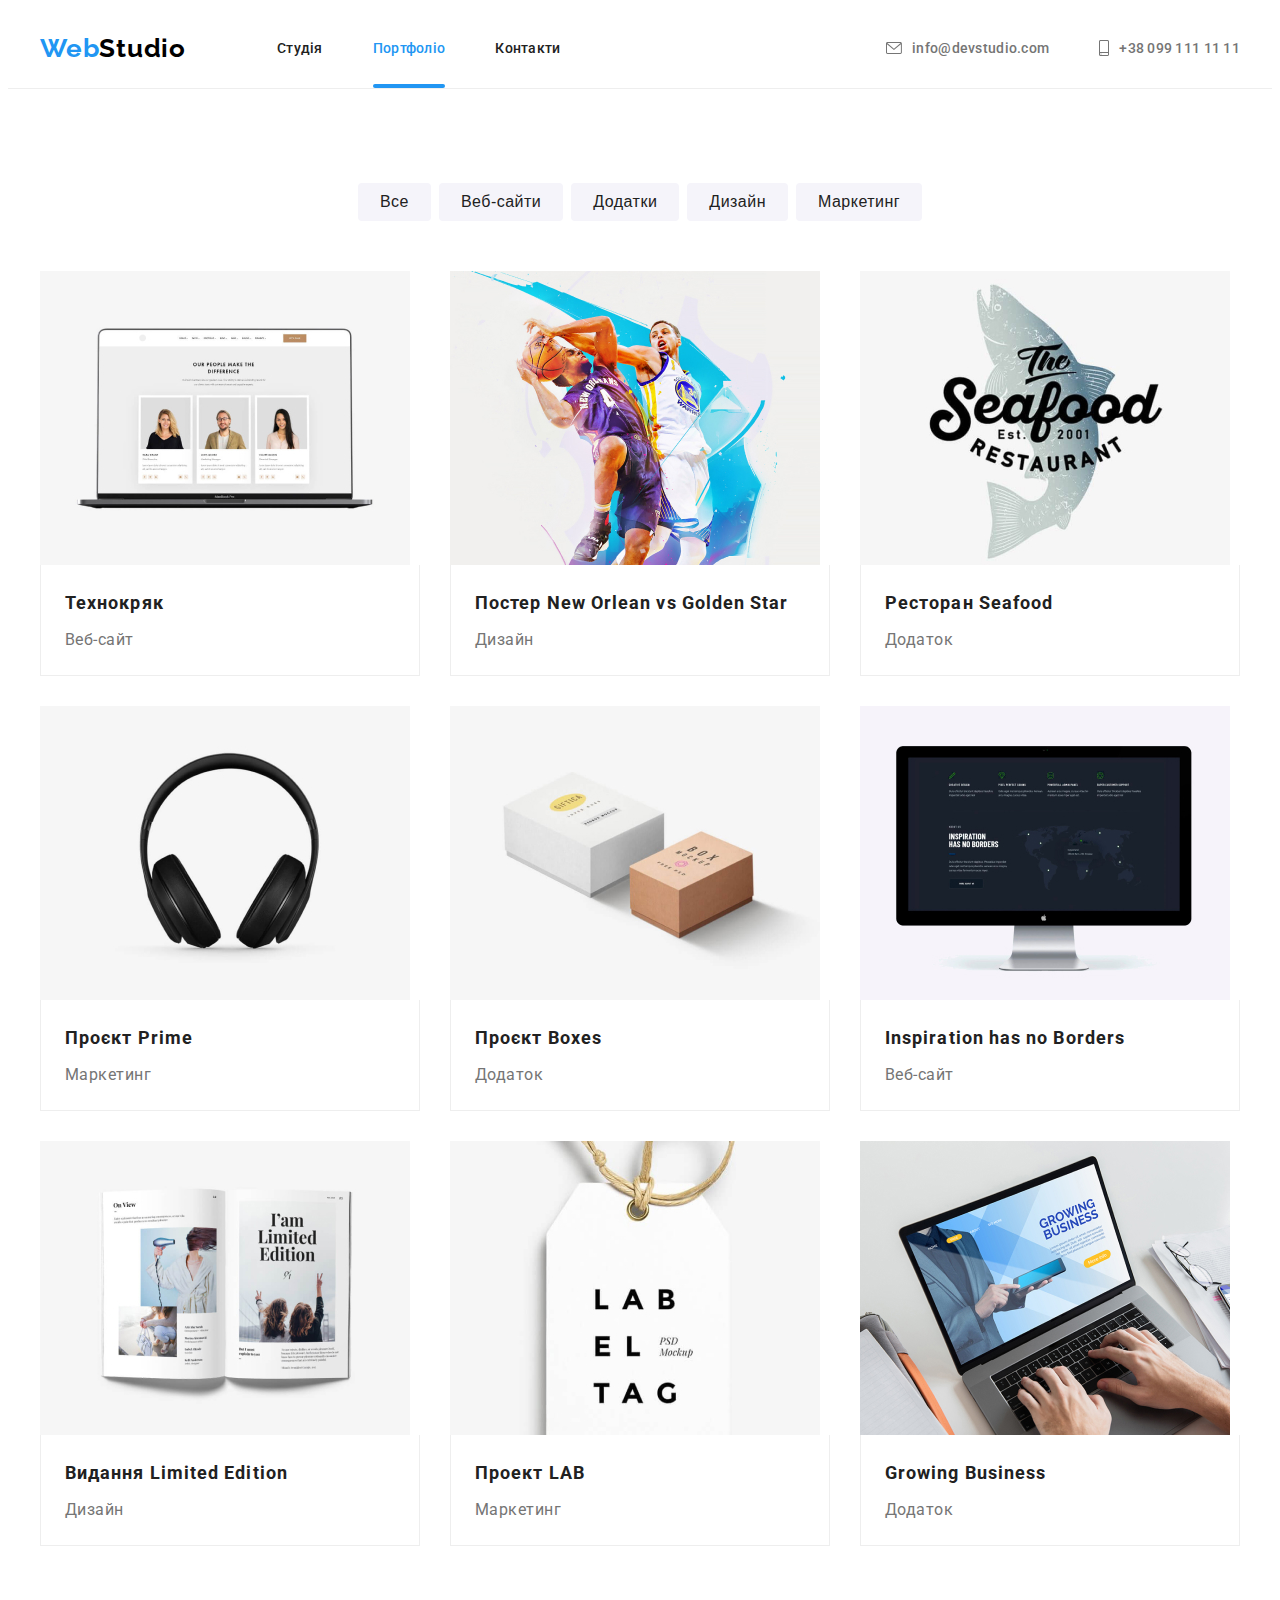
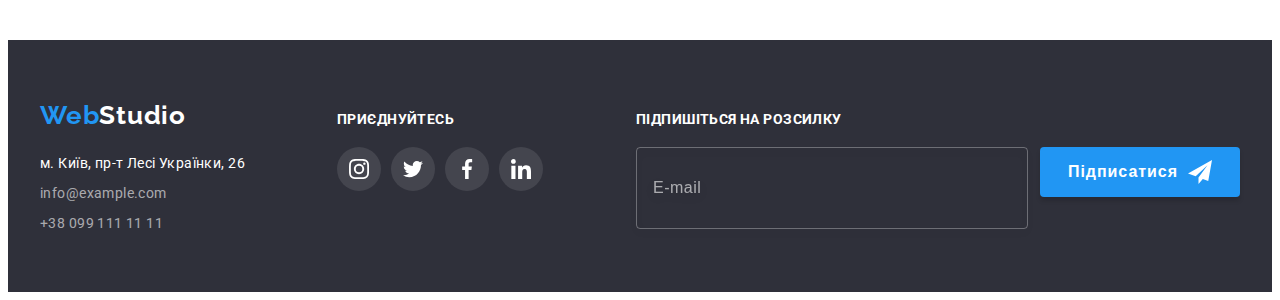
==== commit b60f50ec: "fourth commit" ====
--- a/portfolio.html
+++ b/portfolio.html
@@ -61,245 +61,245 @@
       <section class="section">
         <div class="container">
           <h2 class="visually-hidden"></h2>
-          <ul class="list list-main-portfolio">
+          <ul class="main-portfolio">
             <li>
-              <button class="button-portfolio" type="button">Все</button>
+              <button class="main-portfolio__button" type="button">Все</button>
             </li>
             <li>
-              <button class="button-portfolio" type="button">Веб-сайти</button>
+              <button class="main-portfolio__button" type="button">Веб-сайти</button>
             </li>
             <li>
-              <button class="button-portfolio" type="button">Додатки</button>
+              <button class="main-portfolio__button" type="button">Додатки</button>
             </li>
             <li>
-              <button class="button-portfolio" type="button">Дизайн</button>
+              <button class="main-portfolio__button" type="button">Дизайн</button>
             </li>
             <li>
-              <button class="button-portfolio" type="button">Маркетинг</button>
+              <button class="main-portfolio__button" type="button">Маркетинг</button>
             </li>
           </ul>
-          <ul class="list list-portfolio-grid">
-            <li class="list-portfolio-project">
-              <a class="link-portfolio-main" href="./index.html">
-                <div class="main-link">
-                  <div class="tumb-portfolio">
+          <ul class="cards-portfolio">
+            <li class="cards-portfolio__project">
+              <a class="cards-portfolio__link" href="./index.html">
+                <div class="cards-portfolio__box">
+                  <div class="cards-portfolio__tumb">
                     <img
                       src="./images/portfolio/portfolio1.jpg"
                       alt="portfolio1"
                       width="370"
                       height="294"
                     />
-                    <div class="overlay">
-                      <p class="overlay-desc"
-                        >Ресурс пропонує комплексні пропозиції з різним рівнем функціоналу та
-                        сервісів. Все це дозволить відвідувачу отримати вичерпні відомості про
-                        компанію чи приватну особу.</p
-                      >
-                    </div>
-                  </div>
-                  <div class="main-portfolio">
-                    <h2 class="subject-main-portfolio">Технокряк</h2>
-                    <p class="text-main-portfolio">Веб-сайт</p>
-                  </div>
-                </div>
-              </a>
-            </li>
-            <li class="list-portfolio-project">
-              <a class="link-portfolio-main" href="./index.html">
-                <div class="main-link">
-                  <div class="tumb-portfolio">
+                    <div class="overlay-portfolio">
+                      <p class="overlay-portfolio__desc"
+                        >Ресурс пропонує комплексні пропозиції з різним рівнем функціоналу та
+                        сервісів. Все це дозволить відвідувачу отримати вичерпні відомості про
+                        компанію чи приватну особу.</p
+                      >
+                    </div>
+                  </div>
+                  <div class="cards-portfolio__box-title">
+                    <h2 class="cards-portfolio__box-subject">Технокряк</h2>
+                    <p class="cards-portfolio__box-text">Веб-сайт</p>
+                  </div>
+                </div>
+              </a>
+            </li>
+            <li class="cards-portfolio__project">
+              <a class="cards-portfolio__link" href="./index.html">
+                <div class="cards-portfolio__box">
+                  <div class="cards-portfolio__tumb">
                     <img
                       src="./images/portfolio/portfolio2.jpg"
                       alt="portfolio2"
                       width="370"
                       height="294"
                     />
-                    <div class="overlay">
-                      <p class="overlay-desc"
-                        >Ресурс пропонує комплексні пропозиції з різним рівнем функціоналу та
-                        сервісів. Все це дозволить відвідувачу отримати вичерпні відомості про
-                        компанію чи приватну особу.</p
-                      >
-                    </div>
-                  </div>
-                  <div class="main-portfolio">
-                    <h2 class="subject-main-portfolio">Постер New Orlean vs Golden Star</h2>
-                    <p class="text-main-portfolio">Дизайн</p>
-                  </div>
-                </div>
-              </a>
-            </li>
-            <li class="list-portfolio-project">
-              <a class="link-portfolio-main" href="./index.html">
-                <div class="main-link">
-                  <div class="tumb-portfolio">
+                    <div class="overlay-portfolio">
+                      <p class="overlay-portfolio__desc"
+                        >Ресурс пропонує комплексні пропозиції з різним рівнем функціоналу та
+                        сервісів. Все це дозволить відвідувачу отримати вичерпні відомості про
+                        компанію чи приватну особу.</p
+                      >
+                    </div>
+                  </div>
+                  <div class="cards-portfolio__box-title">
+                    <h2 class="cards-portfolio__box-subject">Постер New Orlean vs Golden Star</h2>
+                    <p class="cards-portfolio__box-text">Дизайн</p>
+                  </div>
+                </div>
+              </a>
+            </li>
+            <li class="cards-portfolio__project">
+              <a class="cards-portfolio__link" href="./index.html">
+                <div class="cards-portfolio__box">
+                  <div class="cards-portfolio__tumb">
                     <img
                       src="./images/portfolio/portfolio3.jpg"
                       alt="portfolio3"
                       width="370"
                       height="294"
                     />
-                    <div class="overlay">
-                      <p class="overlay-desc"
-                        >Ресурс пропонує комплексні пропозиції з різним рівнем функціоналу та
-                        сервісів. Все це дозволить відвідувачу отримати вичерпні відомості про
-                        компанію чи приватну особу.</p
-                      >
-                    </div>
-                  </div>
-                  <div class="main-portfolio">
-                    <h2 class="subject-main-portfolio">Ресторан Seafood</h2>
-                    <p class="text-main-portfolio">Додаток</p>
-                  </div>
-                </div>
-              </a>
-            </li>
-            <li class="list-portfolio-project">
-              <a class="link-portfolio-main" href="./index.html">
-                <div class="main-link">
-                  <div class="tumb-portfolio">
+                    <div class="overlay-portfolio">
+                      <p class="overlay-portfolio__desc"
+                        >Ресурс пропонує комплексні пропозиції з різним рівнем функціоналу та
+                        сервісів. Все це дозволить відвідувачу отримати вичерпні відомості про
+                        компанію чи приватну особу.</p
+                      >
+                    </div>
+                  </div>
+                  <div class="cards-portfolio__box-title">
+                    <h2 class="cards-portfolio__box-subject">Ресторан Seafood</h2>
+                    <p class="cards-portfolio__box-text">Додаток</p>
+                  </div>
+                </div>
+              </a>
+            </li>
+            <li class="cards-portfolio__project">
+              <a class="cards-portfolio__link" href="./index.html">
+                <div class="cards-portfolio__box">
+                  <div class="cards-portfolio__tumb">
                     <img
                       src="./images/portfolio/portfolio4.jpg"
                       alt="portfolio4"
                       width="370"
                       height="294"
                     />
-                    <div class="overlay">
-                      <p class="overlay-desc"
-                        >Ресурс пропонує комплексні пропозиції з різним рівнем функціоналу та
-                        сервісів. Все це дозволить відвідувачу отримати вичерпні відомості про
-                        компанію чи приватну особу.</p
-                      >
-                    </div>
-                  </div>
-                  <div class="main-portfolio">
-                    <h2 class="subject-main-portfolio">Проєкт Prime</h2>
-                    <p class="text-main-portfolio">Маркетинг</p>
-                  </div>
-                </div>
-              </a>
-            </li>
-            <li class="list-portfolio-project">
-              <a class="link-portfolio-main" href="./index.html">
-                <div class="main-link">
-                  <div class="tumb-portfolio">
+                    <div class="overlay-portfolio">
+                      <p class="overlay-portfolio__desc"
+                        >Ресурс пропонує комплексні пропозиції з різним рівнем функціоналу та
+                        сервісів. Все це дозволить відвідувачу отримати вичерпні відомості про
+                        компанію чи приватну особу.</p
+                      >
+                    </div>
+                  </div>
+                  <div class="cards-portfolio__box-title">
+                    <h2 class="cards-portfolio__box-subject">Проєкт Prime</h2>
+                    <p class="cards-portfolio__box-text">Маркетинг</p>
+                  </div>
+                </div>
+              </a>
+            </li>
+            <li class="cards-portfolio__project">
+              <a class="cards-portfolio__link" href="./index.html">
+                <div class="cards-portfolio__box">
+                  <div class="cards-portfolio__tumb">
                     <img
                       src="./images/portfolio/portfolio5.jpg"
                       alt="portfolio5"
                       width="370"
                       height="294"
                     />
-                    <div class="overlay">
-                      <p class="overlay-desc"
-                        >Ресурс пропонує комплексні пропозиції з різним рівнем функціоналу та
-                        сервісів. Все це дозволить відвідувачу отримати вичерпні відомості про
-                        компанію чи приватну особу.</p
-                      >
-                    </div>
-                  </div>
-                  <div class="main-portfolio">
-                    <h2 class="subject-main-portfolio">Проєкт Boxes</h2>
-                    <p class="text-main-portfolio">Додаток</p>
-                  </div>
-                </div>
-              </a>
-            </li>
-            <li class="list-portfolio-project">
-              <a class="link-portfolio-main" href="./index.html">
-                <div class="main-link">
-                  <div class="tumb-portfolio">
+                    <div class="overlay-portfolio">
+                      <p class="overlay-portfolio__desc"
+                        >Ресурс пропонує комплексні пропозиції з різним рівнем функціоналу та
+                        сервісів. Все це дозволить відвідувачу отримати вичерпні відомості про
+                        компанію чи приватну особу.</p
+                      >
+                    </div>
+                  </div>
+                  <div class="cards-portfolio__box-title">
+                    <h2 class="cards-portfolio__box-subject">Проєкт Boxes</h2>
+                    <p class="cards-portfolio__box-text">Додаток</p>
+                  </div>
+                </div>
+              </a>
+            </li>
+            <li class="cards-portfolio__project">
+              <a class="cards-portfolio__link" href="./index.html">
+                <div class="cards-portfolio__box">
+                  <div class="cards-portfolio__tumb">
                     <img
                       src="./images/portfolio/portfolio6.jpg"
                       alt="portfolio6"
                       width="370"
                       height="294"
                     />
-                    <div class="overlay">
-                      <p class="overlay-desc"
-                        >Ресурс пропонує комплексні пропозиції з різним рівнем функціоналу та
-                        сервісів. Все це дозволить відвідувачу отримати вичерпні відомості про
-                        компанію чи приватну особу.</p
-                      >
-                    </div>
-                  </div>
-                  <div class="main-portfolio">
-                    <h2 class="subject-main-portfolio">Inspiration has no Borders</h2>
-                    <p class="text-main-portfolio">Веб-сайт</p>
-                  </div>
-                </div>
-              </a>
-            </li>
-            <li class="list-portfolio-project">
-              <a class="link-portfolio-main" href="./index.html">
-                <div class="main-link">
-                  <div class="tumb-portfolio">
+                    <div class="overlay-portfolio">
+                      <p class="overlay-portfolio__desc"
+                        >Ресурс пропонує комплексні пропозиції з різним рівнем функціоналу та
+                        сервісів. Все це дозволить відвідувачу отримати вичерпні відомості про
+                        компанію чи приватну особу.</p
+                      >
+                    </div>
+                  </div>
+                  <div class="cards-portfolio__box-title">
+                    <h2 class="cards-portfolio__box-subject">Inspiration has no Borders</h2>
+                    <p class="cards-portfolio__box-text">Веб-сайт</p>
+                  </div>
+                </div>
+              </a>
+            </li>
+            <li class="cards-portfolio__project">
+              <a class="cards-portfolio__link" href="./index.html">
+                <div class="cards-portfolio__box">
+                  <div class="cards-portfolio__tumb">
                     <img
                       src="./images/portfolio/portfolio7.jpg"
                       alt="portfolio7"
                       width="370"
                       height="294"
                     />
-                    <div class="overlay">
-                      <p class="overlay-desc"
-                        >Ресурс пропонує комплексні пропозиції з різним рівнем функціоналу та
-                        сервісів. Все це дозволить відвідувачу отримати вичерпні відомості про
-                        компанію чи приватну особу.</p
-                      >
-                    </div>
-                  </div>
-                  <div class="main-portfolio">
-                    <h2 class="subject-main-portfolio">Видання Limited Edition</h2>
-                    <p class="text-main-portfolio">Дизайн</p>
-                  </div>
-                </div>
-              </a>
-            </li>
-            <li class="list-portfolio-project">
-              <a class="link-portfolio-main" href="./index.html">
-                <div class="main-link">
-                  <div class="tumb-portfolio">
+                    <div class="overlay-portfolio">
+                      <p class="overlay-portfolio__desc"
+                        >Ресурс пропонує комплексні пропозиції з різним рівнем функціоналу та
+                        сервісів. Все це дозволить відвідувачу отримати вичерпні відомості про
+                        компанію чи приватну особу.</p
+                      >
+                    </div>
+                  </div>
+                  <div class="cards-portfolio__box-title">
+                    <h2 class="cards-portfolio__box-subject">Видання Limited Edition</h2>
+                    <p class="cards-portfolio__box-text">Дизайн</p>
+                  </div>
+                </div>
+              </a>
+            </li>
+            <li class="cards-portfolio__project">
+              <a class="cards-portfolio__link" href="./index.html">
+                <div class="cards-portfolio__box">
+                  <div class="cards-portfolio__tumb">
                     <img
                       src="./images/portfolio/portfolio8.jpg"
                       alt="portfolio8"
                       width="370"
                       height="294"
                     />
-                    <div class="overlay">
-                      <p class="overlay-desc"
-                        >Ресурс пропонує комплексні пропозиції з різним рівнем функціоналу та
-                        сервісів. Все це дозволить відвідувачу отримати вичерпні відомості про
-                        компанію чи приватну особу.</p
-                      >
-                    </div>
-                  </div>
-                  <div class="main-portfolio">
-                    <h2 class="subject-main-portfolio">Проект LAB</h2>
-                    <p class="text-main-portfolio">Маркетинг</p>
-                  </div>
-                </div>
-              </a>
-            </li>
-            <li class="list-portfolio-project">
-              <a class="link-portfolio-main" href="./index.html">
-                <div class="main-link">
-                  <div class="tumb-portfolio">
+                    <div class="overlay-portfolio">
+                      <p class="overlay-portfolio__desc"
+                        >Ресурс пропонує комплексні пропозиції з різним рівнем функціоналу та
+                        сервісів. Все це дозволить відвідувачу отримати вичерпні відомості про
+                        компанію чи приватну особу.</p
+                      >
+                    </div>
+                  </div>
+                  <div class="cards-portfolio__box-title">
+                    <h2 class="cards-portfolio__box-subject">Проект LAB</h2>
+                    <p class="cards-portfolio__box-text">Маркетинг</p>
+                  </div>
+                </div>
+              </a>
+            </li>
+            <li class="cards-portfolio__project">
+              <a class="cards-portfolio__link" href="./index.html">
+                <div class="cards-portfolio__box">
+                  <div class="cards-portfolio__tumb">
                     <img
                       src="./images/portfolio/portfolio9.jpg"
                       alt="portfolio9"
                       width="370"
                       height="294"
                     />
-                    <div class="overlay">
-                      <p class="overlay-desc"
-                        >Ресурс пропонує комплексні пропозиції з різним рівнем функціоналу та
-                        сервісів. Все це дозволить відвідувачу отримати вичерпні відомості про
-                        компанію чи приватну особу.</p
-                      >
-                    </div>
-                  </div>
-                  <div class="main-portfolio">
-                    <h2 class="subject-main-portfolio">Growing Business</h2>
-                    <p class="text-main-portfolio">Додаток</p>
+                    <div class="overlay-portfolio">
+                      <p class="overlay-portfolio__desc"
+                        >Ресурс пропонує комплексні пропозиції з різним рівнем функціоналу та
+                        сервісів. Все це дозволить відвідувачу отримати вичерпні відомості про
+                        компанію чи приватну особу.</p
+                      >
+                    </div>
+                  </div>
+                  <div class="cards-portfolio__box-title">
+                    <h2 class="cards-portfolio__box-subject">Growing Business</h2>
+                    <p class="cards-portfolio__box-text">Додаток</p>
                   </div>
                 </div>
               </a>
@@ -311,15 +311,15 @@
 
     <!--footer-->
     <footer class="footer">
-      <div class="container container-footer">
-        <div class="left-part">
+      <div class="container container__footer">
+        <div class="footer__left-part">
           <a class="logo" href="./index.html">Web</span><span class="logo__white">Studio</span>            
           </a>
-          <address class="contact-adress">
-            <ul class="list-footer">
-              <li class="item-footer">
+          <address class="adress">
+            <ul class="adress__list">
+              <li class="adress__item">
                 <a
-                  class="link-second"
+                  class="adress__link-light"
                   href="https://goo.gl/maps/65kU6WbYf1NxnVQ36"
                   target="_blank"
                   rel="no opener no referrer"
@@ -327,66 +327,66 @@
                   м. Київ, пр-т Лесі Українки, 26
                 </a>
               </li>
-              <li class="item-footer">
-                <a class="link-third" href="mailto:info@example.com">info@example.com</a>
+              <li class="adress__item">
+                <a class="adress__link-dark" href="mailto:info@example.com">info@example.com</a>
               </li>
-              <li class="item-footer">
-                <a class="link-third" href="tel:+380991111111">+38 099 111 11 11</a>
+              <li class="adress__item">
+                <a class="adress__link-dark" href="tel:+380991111111">+38 099 111 11 11</a>
               </li>
             </ul>
           </address>
         </div>
-        <div class="footer-social">
-          <h3 class="subtitle-footer-social">Приєднуйтесь</h3>
-          <ul class="list list-social">
-            <li class="item-social">
+        <div class="footer__social">
+          <h3 class="footer__title">Приєднуйтесь</h3>
+          <ul class="social-list">
+            <li class="">
               <a
-                class="link link-social link-social-footer"
+                class="social-list__link social-list__footer"
                 href="https://www.instagram.com/"
                 target="_blank"
                 rel="noopener noreferrer"
                 aria-label="instagram"
               >
-                <svg class="social-icon" width="20" height="20">
+                <svg class="social-list__icon" width="20" height="20">
                   <use href="./images/icons.svg#instagram"></use>
                 </svg>
               </a>
             </li>
-            <li class="item-social">
+            <li class="">
               <a
-                class="link link-social link-social-footer"
+                class="social-list__link social-list__footer"
                 href="https://twitter.com/"
                 target="_blank"
                 rel="noopener noreferrer"
                 aria-label="twitter"
               >
-                <svg class="social-icon" width="20" height="20">
+                <svg class="social-list__icon" width="20" height="20">
                   <use href="./images/icons.svg#twitter"></use>
                 </svg>
               </a>
             </li>
-            <li class="item-social">
+            <li class="">
               <a
-                class="link link-social link-social-footer"
+                class="social-list__link social-list__footer"
                 href="https://www.facebook.com/"
                 target="_blank"
                 rel="noopener noreferrer"
                 aria-label="facebook"
               >
-                <svg class="social-icon" width="20" height="20">
+                <svg class="social-list__icon" width="20" height="20">
                   <use href="./images/icons.svg#facebook"></use>
                 </svg>
               </a>
             </li>
-            <li class="item-social">
+            <li class="">
               <a
-                class="link link-social link-social-footer"
+                class="social-list__link social-list__footer"
                 href="https://www.linkedin.com/"
                 target="_blank"
                 rel="noopener noreferrer"
                 aria-label="linkedin"
               >
-                <svg class="social-icon" width="20" height="20">
+                <svg class="social-list__icon" width="20" height="20">
                   <use href="./images/icons.svg#linkedin"></use>
                 </svg>
               </a>
@@ -394,14 +394,14 @@
           </ul>
         </div>
         <form class="register-email" name="register-email">
-          <strong class="subtitle-footer-social">Підпишіться на розсилку</strong>
-          <div class="footer-email-label">
-            <label class="footer-label-email">
-              <input class="footer-input-email" type="email" name="email" placeholder="E-mail" />
+          <strong class="register-email__title">Підпишіться на розсилку</strong>
+          <div class="register-email__box">
+            <label class="register-email__label">
+              <input class="register-email__input" type="email" name="email" placeholder="E-mail" />
             </label>
-            <button class="button button-footer" type="submit">
+            <button class="button button--width-footer" type="submit">
               Підписатися
-              <svg class="social-icon send-icon" width="24" height="24">
+              <svg class="button--margin-footer-icon" width="24" height="24">
                 <use href="./images/icons.svg#send"></use>
               </svg>
             </button>
--- a/css/styles.css
+++ b/css/styles.css
@@ -31,7 +31,6 @@
 
 /* reset */
 
-.link,
 .nav__link,
 .contacts__link,
 .logo, 
@@ -296,6 +295,10 @@
     margin-left: 10px;
 }
 
+.button--width-modal {
+    width: 200px;
+}
+
 /* benefits */
 
 .benefits {    
@@ -595,7 +598,7 @@
     visibility: hidden;    
 }
 
-.modal {    
+.backdrop__modal {    
     position: absolute;     
     top: 50%;
     left: 50%;   
@@ -607,7 +610,7 @@
     background-color: var(--main-background-color);
 }
 
-.modal-button {
+.backdrop__button {
     position: absolute;
     top: 8px;
     right: 8px;    
@@ -623,20 +626,22 @@
     cursor: pointer;
 }
 
-.modal-button:hover,
-.modal-button:focus {
-    color: var(--accent-text-color);
-
-    transition-property: color;
+.backdrop__button:hover .backdrop__icon,
+.backdrop__button:focus .backdrop__icon {
+    fill: var(--accent-text-color);
+
+    transition-property: fill;
     transition-duration: var(--transition-duration);
     transition-timing-function: var(--transition-timing-function);
 }
 
-.register-form {
+/* backdrop-register */
+
+.backdrop-register {
     padding: 40px;
 }
 
-.register-form-title {
+.backdrop-register__title {
     display: block;   
     font-weight: 700;
     font-size: 20px;
@@ -647,21 +652,21 @@
     margin-bottom: 12px;
 }
 
-.register-form-group {
+.backdrop-register__group {
     margin-bottom: 20px;
 }
 
-.label-form-group {
+.backdrop-register__label {
     display: block;   
     margin-bottom: 10px;
     position: relative;
 }
 
-.label-form-marggin {
+.backdrop-register__label--marggin {
     margin: 0;
 }
 
-.label-form-title {
+.backdrop-register__subject {
     display: block;
     margin-bottom: 4px;
     font-size: 12px;
@@ -669,7 +674,7 @@
     letter-spacing: 0.01em;
 }
 
-.input-form-group {  
+.backdrop-register__input {  
     width: 100%;  
     height: 40px;   
     padding: 12px 42px;     
@@ -677,13 +682,20 @@
     border-radius: 4px;
     outline: transparent; 
      
-
     transition-property: border;
     transition-duration: var(--transition-duration);
     transition-timing-function: var(--transition-timing-function);
 }
 
-.register-form-icon {
+.backdrop-register__input:focus {
+    border: 1px solid var(--accent-text-color);
+}
+
+.backdrop-register__input:focus + .backdrop-register__icon {
+    fill: var(--accent-text-color);
+}
+
+.backdrop-register__icon {
     position: absolute;    
     top: 70%;
     left: 15px;
@@ -691,19 +703,10 @@
     
     transition-property: fill;
     transition-duration: var(--transition-duration);
-    transition-timing-function: var(--transition-timing-function);
-    
-}
-
-.input-form-group:focus {
-    border: 1px solid var(--accent-text-color);
-}
-
-.input-form-group:focus + .register-form-icon {
-    fill: var(--accent-text-color);
-}
-
-.textarea-form-title {
+    transition-timing-function: var(--transition-timing-function);    
+}
+
+.backdrop-register__textarea {
     display: block;
     resize: none;
     width: 100%;
@@ -721,15 +724,15 @@
     transition-timing-function: var(--transition-timing-function);
 }
 
-.textarea-form-title::placeholder {
+.backdrop-register__textarea::placeholder {
     color: #75757580;
 }
 
-.textarea-form-title:focus {
+.backdrop-register__textarea:focus {
     border: 1px solid var(--accent-text-color);
 }
 
-.label-form-register {
+.backdrop-register__box {
     display: flex;
     align-items: center;
     justify-content: center;   
@@ -737,7 +740,25 @@
     gap: 7px;
 }
 
-.lead-form-title {
+.backdrop-register__checked {
+    opacity: 1;
+    transform: opacity var(--transition-duration);
+}
+
+.backdrop-register__checkbox:checked+.backdrop-register__checkbox-icon .backdrop-register__checked {
+    opacity: 0;
+}
+
+.backdrop-register__unchecked {
+    opacity: 0;
+    transition-duration: var(--transition-duration);
+}
+
+.backdrop-register__checkbox:checked+.backdrop-register__checkbox-icon .backdrop-register__unchecked {
+    opacity: 1;
+}
+
+.backdrop-register__heading {
 
     font-size: 14px;
     line-height: 24px;
@@ -745,37 +766,9 @@
     user-select: none;
 }
 
-.link-form-doc {
+.backdrop-register__doc {
     text-decoration-line: underline;    
     color: var(--accent-text-color);
-}
-
-.icon-checked {
-    opacity: 1;    
-    transform: opacity var(--transition-duration);
-}
-
-.register-form-checkbox:checked + 
-.register-form-icons .icon-checked {
-    opacity: 0;
-}
-
-.icon-unchecked {
-    opacity: 0;
-    transition-duration: var(--transition-duration);
-}
-
-.register-form-checkbox:checked +
-.register-form-icons .icon-unchecked {
-    opacity: 1;
-}
-
-.button-modal {    
-    width: 200px;    
-}
-
-.send-icon {
-    margin-left: 10px;
 }
 
 /**
@@ -786,27 +779,14 @@
 
 /* Main */
 
-.list-main-portfolio {
+.main-portfolio {
     display: flex;            
     justify-content: center;
     gap: 8px;
     margin-bottom: 50px;
 }
 
-.list-portfolio-grid {      
-    display: flex;
-    flex-wrap: wrap;
-    margin-top: -30px;
-    margin-left: -30px;    
-}
-
-.list-portfolio-project {        
-    flex-basis: calc(100% / 3 - 30px);
-    margin-top: 30px;
-    margin-left: 30px;     
-}
-
-.button-portfolio {
+.main-portfolio__button {
     border-radius: 4px;
     border: 0px;
     padding: 6px 22px;
@@ -822,37 +802,57 @@
     transition-timing-function: var(--transition-timing-function);
 }
 
-.button-portfolio:hover,
-.button-portfolio:focus {
+.main-portfolio__button:hover,
+.main-portfolio__button:focus {
     color: var(--secondary-text-color);
     background-color: var(--accent-background-color);
     box-shadow: 0px 3px 1px rgba(0, 0, 0, 0.1), 0px 1px 2px rgba(0, 0, 0, 0.08), 0px 2px 2px rgba(0, 0, 0, 0.12);
     cursor: pointer;
 }
 
-.link-portfolio-main {
+/* cards-portfolio */
+
+.cards-portfolio {      
+    display: flex;
+    flex-wrap: wrap;
+    margin-top: -30px;
+    margin-left: -30px;    
+}
+
+.cards-portfolio__project {        
+    flex-basis: calc(100% / 3 - 30px);
+    margin-top: 30px;
+    margin-left: 30px;     
+}
+
+.cards-portfolio__link {
     text-decoration: none;    
 }
 
-.main-link {
+.cards-portfolio__link:hover .cards-portfolio__box,
+.cards-portfolio__link:focus .cards-portfolio__box {
+    box-shadow: 0px 1px 1px rgba(0, 0, 0, 0.12), 0px 4px 4px rgba(0, 0, 0, 0.06), 1px 4px 6px rgba(0, 0, 0, 0.16);
+}
+
+.cards-portfolio__link:hover .overlay-portfolio,
+.cards-portfolio__link:focus .overlay-portfolio {
+    transform: translateY(0);
+}
+
+.cards-portfolio__box {
     transition-property: box-shadow;
     transition-duration: var(--transition-duration);
     transition-timing-function: var(--transition-timing-function);
 }
 
-.link-portfolio-main:hover .main-link,
-.link-portfolio-main:focus .main-link {
-    box-shadow: 0px 1px 1px rgba(0, 0, 0, 0.12), 0px 4px 4px rgba(0, 0, 0, 0.06), 1px 4px 6px rgba(0, 0, 0, 0.16);
-} 
-
-.main-portfolio {
+.cards-portfolio__box-title {
     padding: 20px 24px;    
     border-bottom: 1px solid var(--list-project-color);
     border-right: 1px solid var(--list-project-color);
     border-left: 1px solid var(--list-project-color);
 }
 
-.subject-main-portfolio {  
+.cards-portfolio__box-subject {  
     margin-bottom: 4px;
     font-weight: 700;
     font-size: 18px;
@@ -861,21 +861,21 @@
     color: var(--title-text-color);
 }
 
-.text-main-portfolio {    
+.cards-portfolio__box-text {    
     font-size: 16px;
     line-height: calc(30 / 16);
     letter-spacing: 0.03em; 
     color: var(--basic-text-color);   
 }
 
-/* overlay */
-
-.tumb-portfolio {
+.cards-portfolio__tumb {
     position: relative;
     overflow: hidden;
 }
 
-.overlay {
+/* overlay */
+
+.overlay-portfolio {
     position: absolute;
     top: 0;
     left: 0;
@@ -891,14 +891,10 @@
     transition-timing-function: var(--transition-timing-function);   
 }
 
-.overlay-desc {
+.overlay-portfolio__desc {
     font-size: 18px;
     line-height: calc(36 / 18);
     letter-spacing: 0.03em;
     color: var(--secondary-text-color);
 }
 
-.link-portfolio-main:hover .overlay,
-.link-portfolio-main:focus .overlay {
-    transform: translateY(0);
-}
